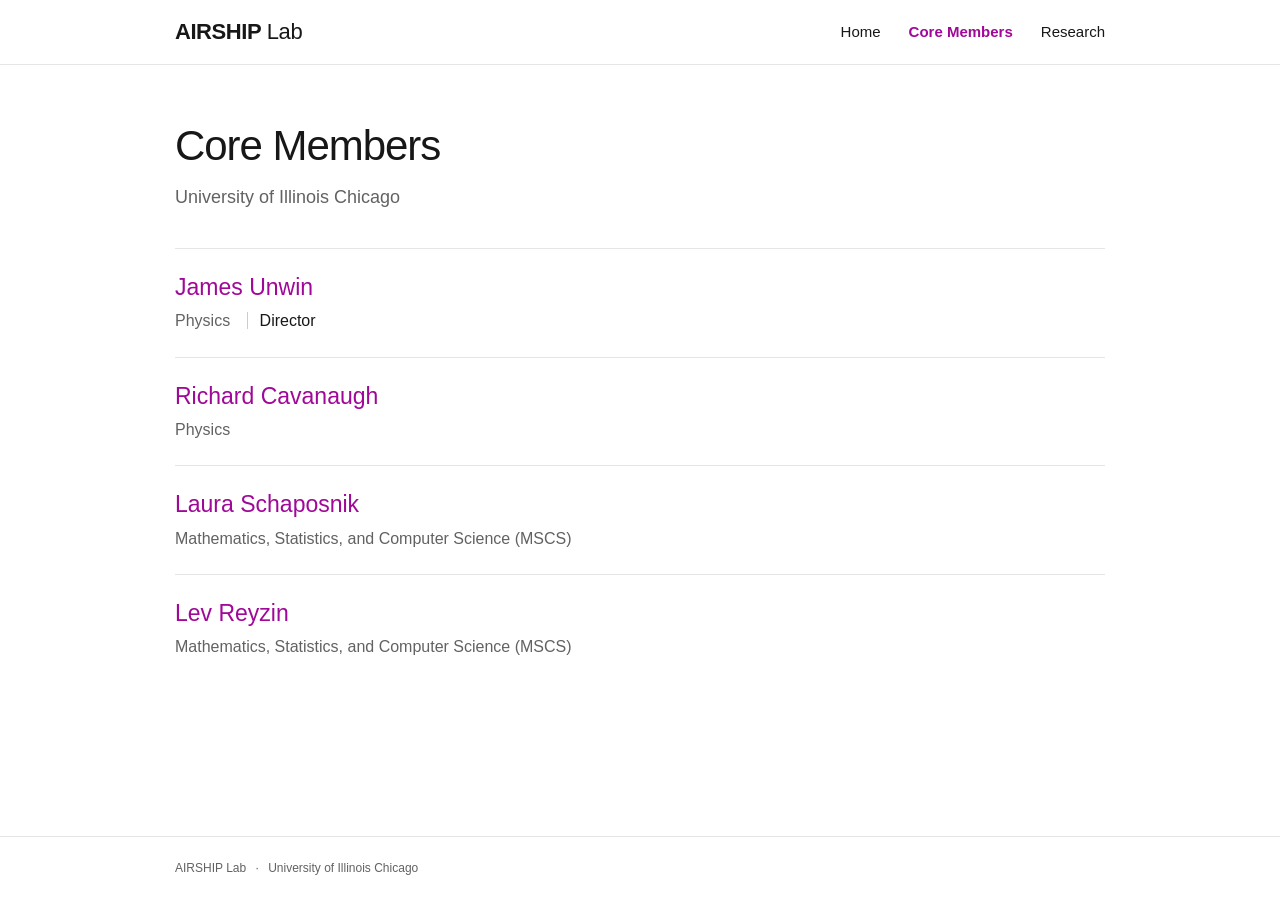
==== members/index.html @ a483fe00 "Add lab introduction, core members, and research pages" ====
<!doctype html>
<html lang="en">
<head>
  <meta charset="utf-8">
  <meta name="viewport" content="width=device-width, initial-scale=1">
  <title>Core Members — AIRSHIP Lab</title>
  <meta name="description" content="Meet the core members of AIRSHIP Lab at the University of Illinois Chicago.">
  <meta name="theme-color" content="#ffffff">
  <link rel="canonical" href="https://airship-lab.github.io/members/">
  <meta property="og:type" content="website">
  <meta property="og:title" content="Core Members — AIRSHIP Lab">
  <meta property="og:description" content="Meet the core members of AIRSHIP Lab at the University of Illinois Chicago.">
  <meta property="og:url" content="https://airship-lab.github.io/members/">
  <meta property="og:image" content="https://airship-lab.github.io/assets/airship-logo.png">
  <link rel="stylesheet" href="/styles.css">
</head>
<body>
  <a class="skip-link" href="#main">Skip to content</a>
  <header class="site-header">
    <div class="header-inner">
      <a class="brand" href="/" aria-label="AIRSHIP Lab home"><strong>AIRSHIP</strong> Lab</a>
      <nav aria-label="Main navigation"><a href="/">Home</a>
<a href="/members/" aria-current="page">Core Members</a>
<a href="/research/">Research</a></nav>
    </div>
  </header>
  <main id="main" class="">
    <h1>Core Members</h1>
    <p class="page-intro">University of Illinois Chicago</p>
    <ul class="members">
      <li><h2><a href="https://jamesunwin.github.io/">James Unwin</a></h2><p>Physics <span class="role">Director</span></p></li>
      <li><h2><a href="https://phys.uic.edu/profiles/cavanaugh-richard/">Richard Cavanaugh</a></h2><p>Physics</p></li>
      <li><h2><a href="https://lauraschaposnik.com/">Laura Schaposnik</a></h2><p>Mathematics, Statistics, and Computer Science (MSCS)</p></li>
      <li><h2><a href="https://www.levreyzin.com/">Lev Reyzin</a></h2><p>Mathematics, Statistics, and Computer Science (MSCS)</p></li>
    </ul>
  </main>
  <footer><div class="footer-inner">AIRSHIP Lab <span aria-hidden="true">·</span> <a href="https://www.uic.edu/">University of Illinois Chicago</a></div></footer>
</body>
</html>
---- styles.css ----
* { box-sizing: border-box; }
:root { color-scheme: light; --accent: #a00898; --text: #171717; --muted: #626262; --line: #e5e5e5; }
html { background: #fff; scroll-padding-top: 100px; }
body { margin: 0; min-height: 100vh; min-height: 100svh; display: flex; flex-direction: column; color: var(--text); font-family: "Roboto", -apple-system, BlinkMacSystemFont, "Segoe UI", Arial, sans-serif; font-size: 16px; line-height: 1.6; -webkit-font-smoothing: antialiased; }
a { color: var(--accent); text-decoration: none; text-underline-offset: 3px; }
a:hover { text-decoration: underline; }
a:focus-visible { outline: 2px solid var(--accent); outline-offset: 5px; border-radius: 2px; }
.site-header { position: sticky; top: 0; z-index: 10; border-bottom: 1px solid var(--line); background: #fff; }
.header-inner { width: min(100% - 48px, 930px); min-height: 64px; margin: auto; display: flex; align-items: center; justify-content: space-between; gap: 24px; }
.brand { color: var(--text); font-size: 22px; font-weight: 300; white-space: nowrap; letter-spacing: -.02em; }
.brand strong { font-weight: 700; }
.brand:hover { text-decoration: none; }
nav { display: flex; align-items: center; gap: 28px; }
nav a { color: var(--text); padding: 16px 0; font-size: 15px; white-space: nowrap; }
nav a:hover { color: var(--accent); text-decoration: none; }
nav a[aria-current="page"] { color: var(--accent); font-weight: 600; }
main { flex: 1; width: min(100% - 48px, 930px); margin: 0 auto; padding: 56px 0 72px; }
h1 { margin: 0 0 12px; font-size: clamp(32px, 5vw, 42px); font-weight: 300; line-height: 1.2; letter-spacing: -.025em; }
h2, h3 { line-height: 1.35; }
p { margin: 0 0 16px; }
.page-intro { color: var(--muted); margin-bottom: 36px; font-size: 18px; }
.home { text-align: center; padding-top: 16px; }
.logo { display: block; width: min(100%, 360px); height: auto; margin: 0 auto; }
.home h1 { max-width: 790px; margin: 4px auto 28px; font-size: clamp(25px, 3.2vw, 34px); font-weight: 400; line-height: 1.3; text-wrap: balance; }
.introduction { max-width: 730px; margin: auto; font-size: 18px; line-height: 1.75; color: #444; text-wrap: pretty; }
.members { list-style: none; padding: 0; margin: 0; }
.members li { border-top: 1px solid var(--line); padding: 23px 0; }
.members h2 { margin: 0 0 5px; font-size: 23px; font-weight: 400; }
.members p { margin: 0; color: var(--muted); }
.role { color: var(--text); margin-left: 12px; padding-left: 12px; border-left: 1px solid #ccc; }
.section-title { font-size: 25px; font-weight: 400; margin: 42px 0 4px; }
.section-note { color: var(--muted); }
.publications { list-style: none; padding: 0; margin: 24px 0 0; }
.publications li { border-top: 1px solid var(--line); padding: 26px 0 18px; }
.paper-meta { color: var(--muted); font-size: 13px; margin-bottom: 8px; }
.publications h3 { font-size: 21px; font-weight: 500; margin: 0 0 8px; }
.authors { color: #444; margin-bottom: 12px; }
.paper-links { display: flex; flex-wrap: wrap; gap: 10px 24px; font-size: 14px; }
footer { border-top: 1px solid var(--line); color: var(--muted); font-size: 12px; }
.footer-inner { width: min(100% - 48px, 930px); padding: 22px 0; margin: auto; }
footer a { color: inherit; }
footer span { padding: 0 6px; }
.visually-hidden { position: absolute; width: 1px; height: 1px; padding: 0; margin: -1px; overflow: hidden; clip-path: inset(50%); white-space: nowrap; border: 0; }
.skip-link { position: fixed; top: -100px; left: 16px; z-index: 20; padding: 8px 16px; background: #fff; }
.skip-link:focus { top: 8px; }
@media (max-width: 540px) {
  .header-inner { flex-direction: column; align-items: flex-start; gap: 0; padding-top: 12px; }
  nav { width: 100%; justify-content: space-between; gap: 16px; }
  nav a { padding: 10px 0 12px; font-size: 14px; }
  main { padding-top: 32px; padding-bottom: 48px; }
  .home { padding-top: 8px; }
  .logo { width: min(100%, 300px); }
  .introduction { font-size: 17px; }
  .home h1 { margin-bottom: 24px; }
}
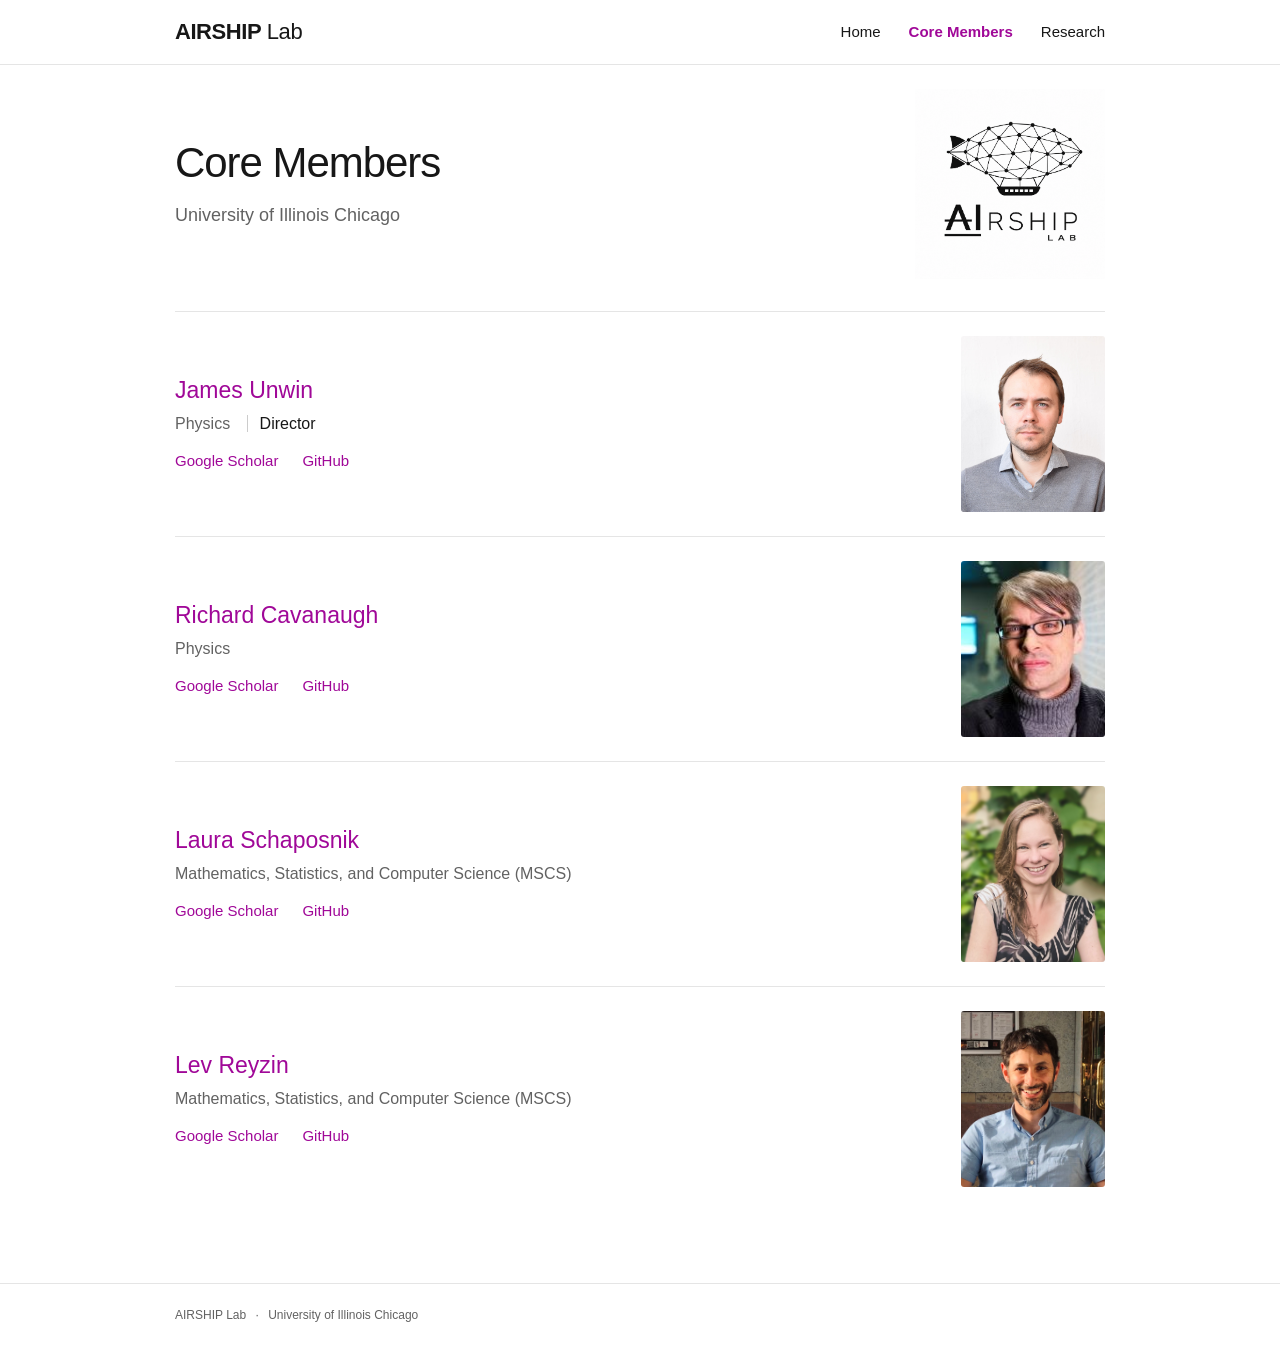
==== commit cc608365: "Add member portraits and profiles and refine research layout" ====
--- a/members/index.html
+++ b/members/index.html
@@ -25,13 +25,46 @@
     </div>
   </header>
   <main id="main" class="">
-    <h1>Core Members</h1>
-    <p class="page-intro">University of Illinois Chicago</p>
+    <div class="page-heading">
+      <div>
+        <h1>Core Members</h1>
+        <p class="page-intro">University of Illinois Chicago</p>
+      </div>
+      <a class="page-logo" href="/" aria-label="AIRSHIP Lab home"><img src="/assets/airship-logo.png" width="1254" height="1254" alt="AIRSHIP Lab — an airship formed from interconnected nodes"></a>
+    </div>
     <ul class="members">
-      <li><h2><a href="https://jamesunwin.github.io/">James Unwin</a></h2><p>Physics <span class="role">Director</span></p></li>
-      <li><h2><a href="https://phys.uic.edu/profiles/cavanaugh-richard/">Richard Cavanaugh</a></h2><p>Physics</p></li>
-      <li><h2><a href="https://lauraschaposnik.com/">Laura Schaposnik</a></h2><p>Mathematics, Statistics, and Computer Science (MSCS)</p></li>
-      <li><h2><a href="https://www.levreyzin.com/">Lev Reyzin</a></h2><p>Mathematics, Statistics, and Computer Science (MSCS)</p></li>
+      <li>
+        <div class="member-info">
+          <h2><a href="https://jamesunwin.github.io/">James Unwin</a></h2>
+          <p>Physics <span class="role">Director</span></p>
+          <p class="member-links"><a href="https://scholar.google.com/citations?user=dUnshUIAAAAJ">Google Scholar</a><a href="https://github.com/jamesunwin">GitHub</a></p>
+        </div>
+        <img class="member-photo" src="/assets/members/james-unwin.jpg" alt="James Unwin" width="144" height="176" loading="lazy">
+      </li>
+      <li>
+        <div class="member-info">
+          <h2><a href="https://phys.uic.edu/profiles/cavanaugh-richard/">Richard Cavanaugh</a></h2>
+          <p>Physics</p>
+          <p class="member-links"><a href="https://scholar.google.com/citations?user=lmJqEo4AAAAJ">Google Scholar</a><a href="https://github.com/cavana">GitHub</a></p>
+        </div>
+        <img class="member-photo" src="/assets/members/richard-cavanaugh.jpg" alt="Richard Cavanaugh" width="144" height="176" loading="lazy">
+      </li>
+      <li>
+        <div class="member-info">
+          <h2><a href="https://lauraschaposnik.com/">Laura Schaposnik</a></h2>
+          <p>Mathematics, Statistics, and Computer Science (MSCS)</p>
+          <p class="member-links"><a href="https://scholar.google.com/citations?user=5cLd6dIAAAAJ">Google Scholar</a><a href="https://github.com/lauraschaposnik">GitHub</a></p>
+        </div>
+        <img class="member-photo" src="/assets/members/laura-schaposnik.jpg" alt="Laura Schaposnik" width="144" height="176" loading="lazy">
+      </li>
+      <li>
+        <div class="member-info">
+          <h2><a href="https://www.levreyzin.com/">Lev Reyzin</a></h2>
+          <p>Mathematics, Statistics, and Computer Science (MSCS)</p>
+          <p class="member-links"><a href="https://scholar.google.com/citations?user=IQBTvn4AAAAJ">Google Scholar</a><a href="https://github.com/lreyzin">GitHub</a></p>
+        </div>
+        <img class="member-photo" src="/assets/members/lev-reyzin.jpg" alt="Lev Reyzin" width="144" height="176" loading="lazy">
+      </li>
     </ul>
   </main>
   <footer><div class="footer-inner">AIRSHIP Lab <span aria-hidden="true">·</span> <a href="https://www.uic.edu/">University of Illinois Chicago</a></div></footer>
--- a/styles.css
+++ b/styles.css
@@ -14,17 +14,20 @@
 nav a { color: var(--text); padding: 16px 0; font-size: 15px; white-space: nowrap; }
 nav a:hover { color: var(--accent); text-decoration: none; }
 nav a[aria-current="page"] { color: var(--accent); font-weight: 600; }
-main { flex: 1; width: min(100% - 48px, 930px); margin: 0 auto; padding: 56px 0 72px; }
+main { flex: 1; width: min(100% - 48px, 930px); margin: 0 auto; padding: 24px 0 72px; }
 h1 { margin: 0 0 12px; font-size: clamp(32px, 5vw, 42px); font-weight: 300; line-height: 1.2; letter-spacing: -.025em; }
 h2, h3 { line-height: 1.35; }
 p { margin: 0 0 16px; }
-.page-intro { color: var(--muted); margin-bottom: 36px; font-size: 18px; }
-.home { text-align: center; padding-top: 16px; }
-.logo { display: block; width: min(100%, 360px); height: auto; margin: 0 auto; }
-.home h1 { max-width: 790px; margin: 4px auto 28px; font-size: clamp(25px, 3.2vw, 34px); font-weight: 400; line-height: 1.3; text-wrap: balance; }
-.introduction { max-width: 730px; margin: auto; font-size: 18px; line-height: 1.75; color: #444; text-wrap: pretty; }
+.page-intro { color: var(--muted); margin-bottom: 0; font-size: 18px; }
+.page-heading { display: grid; grid-template-columns: minmax(0, 1fr) 190px; align-items: center; gap: 32px; margin-bottom: 32px; }
+.page-logo { display: block; align-self: start; }
+.page-logo img { display: block; width: 100%; height: auto; }
+.home h1 { margin: 0; font-size: clamp(25px, 3.2vw, 34px); font-weight: 400; line-height: 1.3; text-wrap: balance; }
+.introduction { max-width: 730px; margin: 0; font-size: 18px; line-height: 1.75; color: #444; text-wrap: pretty; }
 .members { list-style: none; padding: 0; margin: 0; }
-.members li { border-top: 1px solid var(--line); padding: 23px 0; }
+.members li { display: grid; grid-template-columns: minmax(0, 1fr) 144px; align-items: center; gap: 32px; border-top: 1px solid var(--line); padding: 24px 0; }
+.member-photo { display: block; width: 144px; height: 176px; object-fit: cover; object-position: center top; border-radius: 3px; }
+.members .member-links { display: flex; flex-wrap: wrap; gap: 8px 24px; margin-top: 12px; font-size: 15px; }
 .members h2 { margin: 0 0 5px; font-size: 23px; font-weight: 400; }
 .members p { margin: 0; color: var(--muted); }
 .role { color: var(--text); margin-left: 12px; padding-left: 12px; border-left: 1px solid #ccc; }
@@ -47,9 +50,17 @@
   .header-inner { flex-direction: column; align-items: flex-start; gap: 0; padding-top: 12px; }
   nav { width: 100%; justify-content: space-between; gap: 16px; }
   nav a { padding: 10px 0 12px; font-size: 14px; }
-  main { padding-top: 32px; padding-bottom: 48px; }
-  .home { padding-top: 8px; }
-  .logo { width: min(100%, 300px); }
+  main { padding-top: 16px; padding-bottom: 48px; }
+  .page-heading { grid-template-columns: minmax(0, 1fr) 104px; gap: 16px; margin-bottom: 24px; }
+  .page-heading h1 { font-size: 30px; }
+  .page-intro { font-size: 16px; }
+  .home .page-heading > div { grid-column: 1 / -1; grid-row: 2; }
+  .home .page-logo { grid-column: 2; grid-row: 1; }
+  .members li { grid-template-columns: minmax(0, 1fr) 96px; gap: 16px; }
+  .member-photo { width: 96px; height: 120px; }
+  .members h2 { font-size: 21px; }
+  .members .member-links { gap: 6px 16px; }
+  .role { display: block; margin-left: 0; padding-left: 0; border: 0; }
   .introduction { font-size: 17px; }
-  .home h1 { margin-bottom: 24px; }
+  .home h1 { font-size: 27px; }
 }
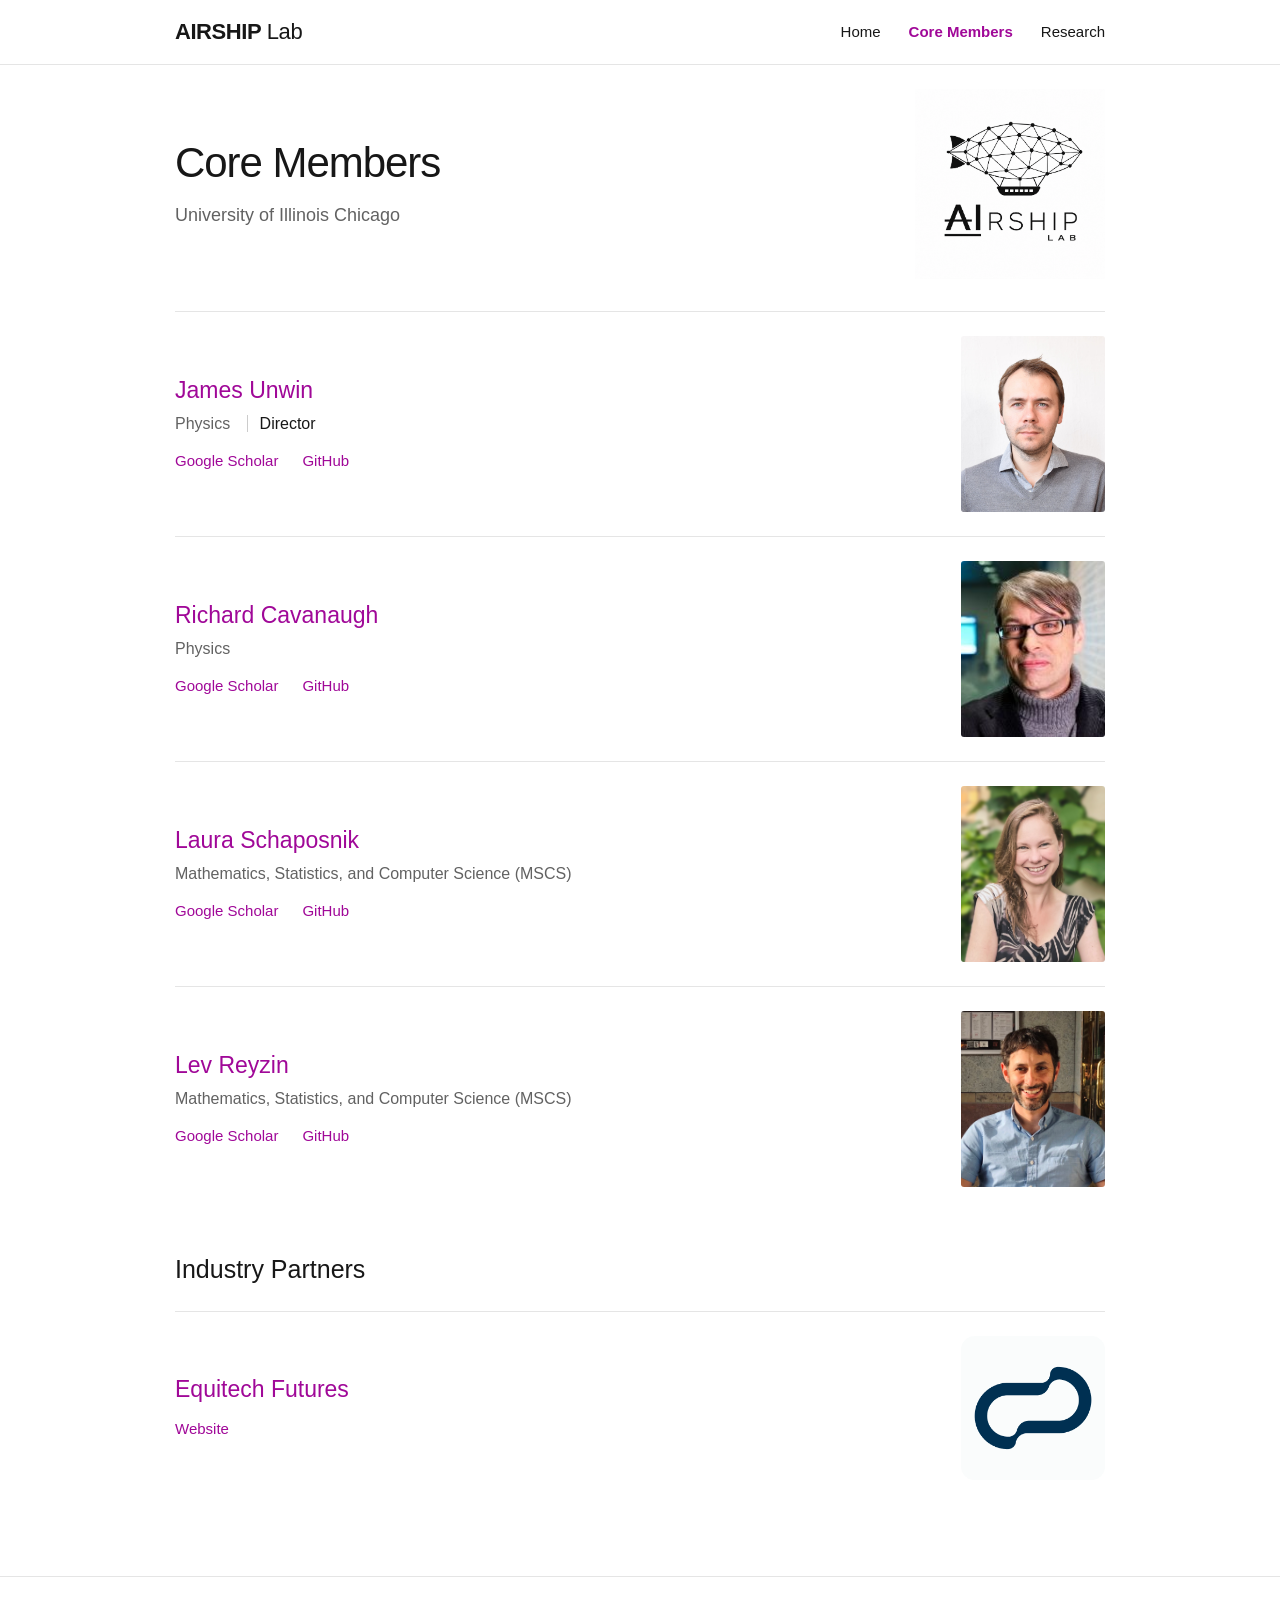
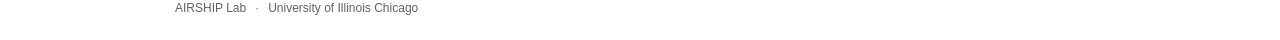
==== commit a3e7e6cb: "Add Equitech Futures under Industry Partners" ====
--- a/members/index.html
+++ b/members/index.html
@@ -12,7 +12,7 @@
   <meta property="og:description" content="Meet the core members of AIRSHIP Lab at the University of Illinois Chicago.">
   <meta property="og:url" content="https://airship-lab.github.io/members/">
   <meta property="og:image" content="https://airship-lab.github.io/assets/airship-logo.png">
-  <link rel="stylesheet" href="/styles.css">
+  <link rel="stylesheet" href="/styles.css?v=da66296d9655">
 </head>
 <body>
   <a class="skip-link" href="#main">Skip to content</a>
@@ -30,7 +30,7 @@
         <h1>Core Members</h1>
         <p class="page-intro">University of Illinois Chicago</p>
       </div>
-      <a class="page-logo" href="/" aria-label="AIRSHIP Lab home"><img src="/assets/airship-logo.png" width="1254" height="1254" alt="AIRSHIP Lab — an airship formed from interconnected nodes"></a>
+      <a class="page-logo" href="/" aria-label="AIRSHIP Lab home"><img src="/assets/airship-logo.png" width="190" height="190" alt="AIRSHIP Lab — an airship formed from interconnected nodes"></a>
     </div>
     <ul class="members">
       <li>
@@ -66,6 +66,18 @@
         <img class="member-photo" src="/assets/members/lev-reyzin.jpg" alt="Lev Reyzin" width="144" height="176" loading="lazy">
       </li>
     </ul>
+    <section aria-labelledby="industry-partners">
+      <h2 class="section-title" id="industry-partners">Industry Partners</h2>
+      <ul class="members partners">
+        <li>
+          <div class="member-info">
+            <h3><a href="https://www.equitechfutures.com/">Equitech Futures</a></h3>
+            <p class="member-links"><a href="https://www.equitechfutures.com/">Website</a></p>
+          </div>
+          <img class="member-photo partner-logo" src="/assets/partners/equitech-futures.png" alt="Equitech Futures symbol" width="144" height="144" loading="lazy">
+        </li>
+      </ul>
+    </section>
   </main>
   <footer><div class="footer-inner">AIRSHIP Lab <span aria-hidden="true">·</span> <a href="https://www.uic.edu/">University of Illinois Chicago</a></div></footer>
 </body>
--- a/styles.css
+++ b/styles.css
@@ -28,7 +28,7 @@
 .members li { display: grid; grid-template-columns: minmax(0, 1fr) 144px; align-items: center; gap: 32px; border-top: 1px solid var(--line); padding: 24px 0; }
 .member-photo { display: block; width: 144px; height: 176px; object-fit: cover; object-position: center top; border-radius: 3px; }
 .members .member-links { display: flex; flex-wrap: wrap; gap: 8px 24px; margin-top: 12px; font-size: 15px; }
-.members h2 { margin: 0 0 5px; font-size: 23px; font-weight: 400; }
+.members h2, .members h3 { margin: 0 0 5px; font-size: 23px; font-weight: 400; }
 .members p { margin: 0; color: var(--muted); }
 .role { color: var(--text); margin-left: 12px; padding-left: 12px; border-left: 1px solid #ccc; }
 .section-title { font-size: 25px; font-weight: 400; margin: 42px 0 4px; }
@@ -58,9 +58,12 @@
   .home .page-logo { grid-column: 2; grid-row: 1; }
   .members li { grid-template-columns: minmax(0, 1fr) 96px; gap: 16px; }
   .member-photo { width: 96px; height: 120px; }
-  .members h2 { font-size: 21px; }
+  .members h2, .members h3 { font-size: 21px; }
   .members .member-links { gap: 6px 16px; }
   .role { display: block; margin-left: 0; padding-left: 0; border: 0; }
   .introduction { font-size: 17px; }
   .home h1 { font-size: 27px; }
 }
+
+.partners { margin-top: 24px; }
+.member-photo.partner-logo { height: auto; object-fit: contain; border-radius: 0; }
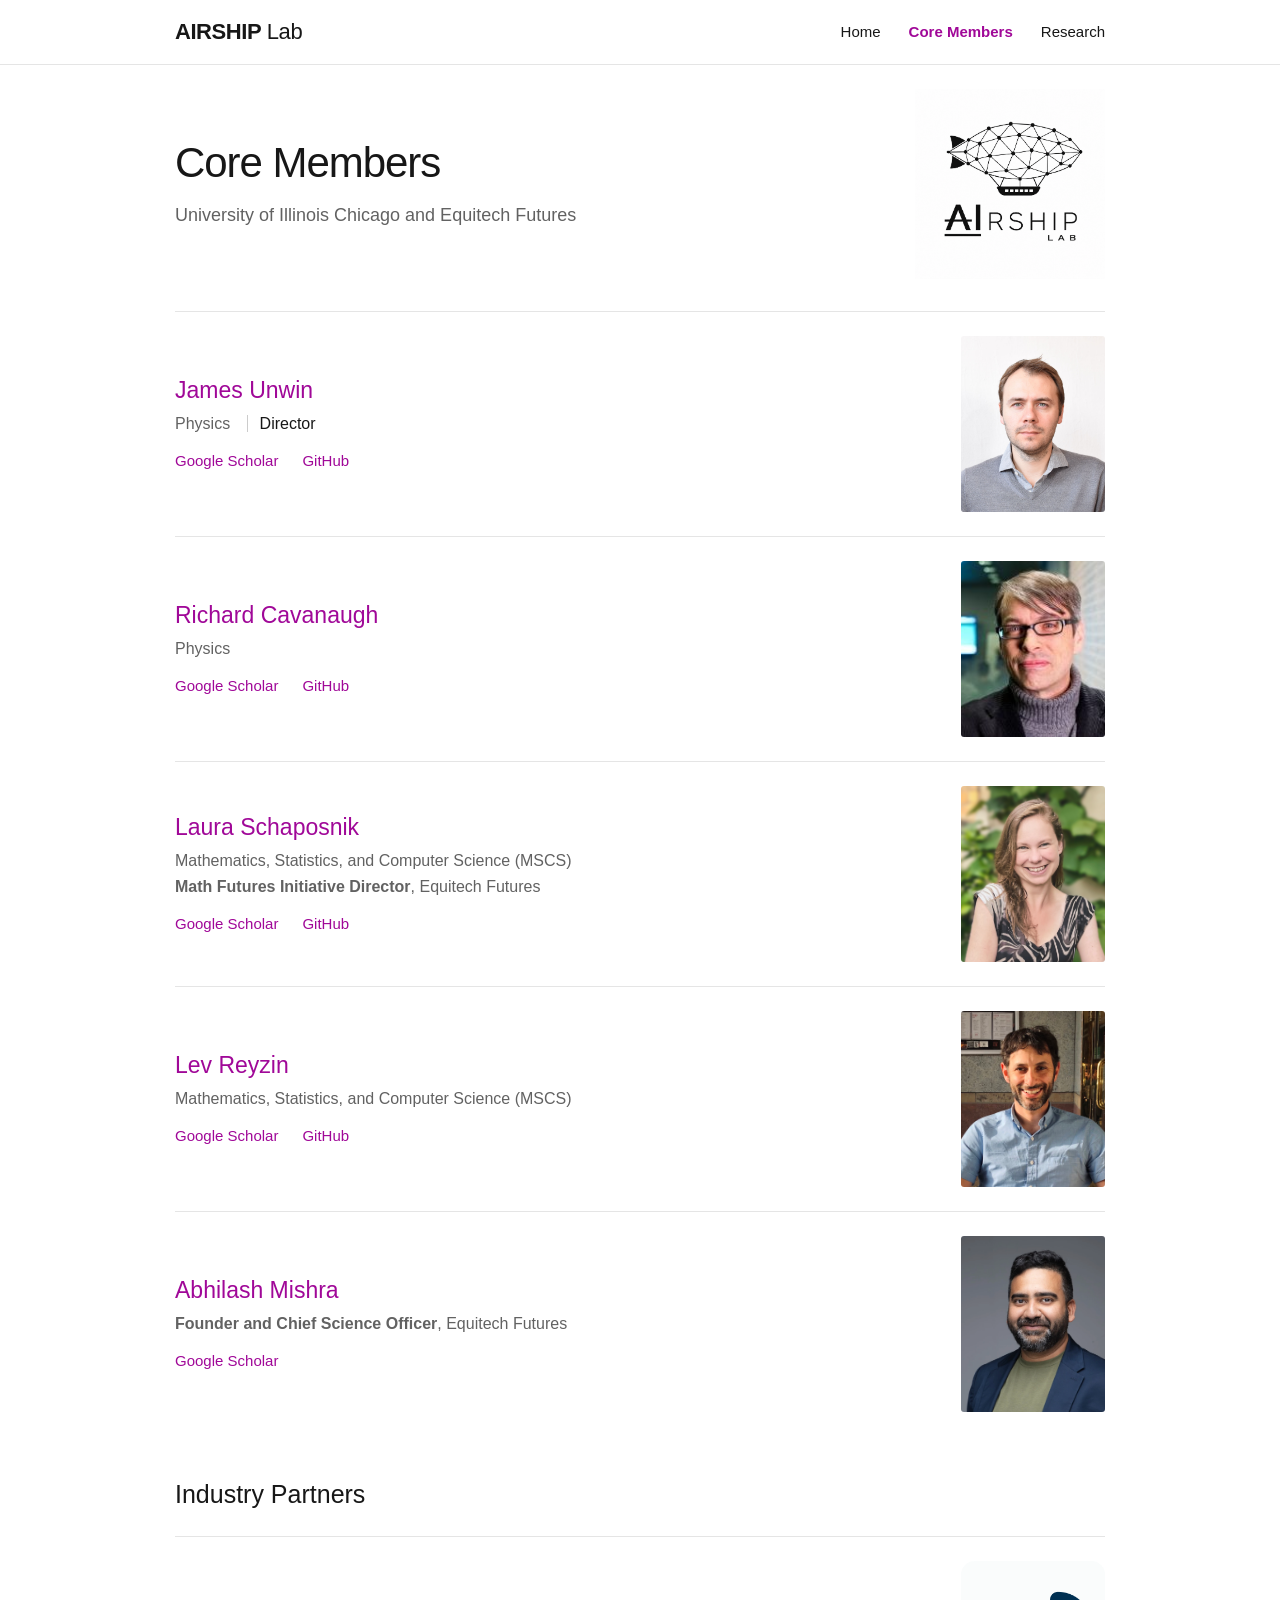
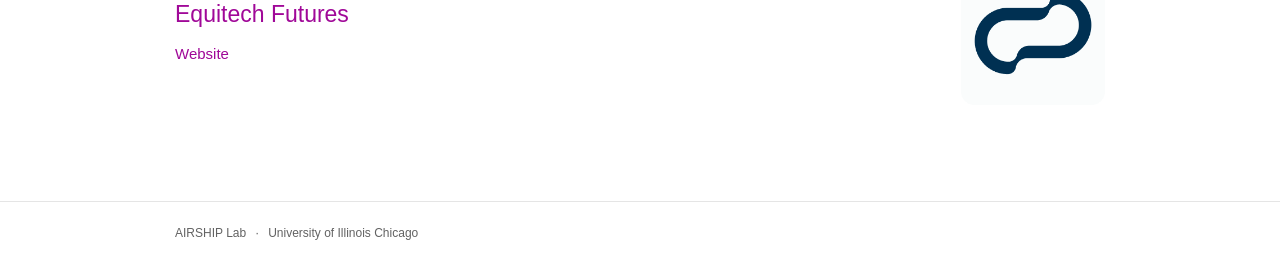
==== commit f65c8b3d: "Add Abhilash Mishra and Equitech Futures member roles" ====
--- a/members/index.html
+++ b/members/index.html
@@ -4,12 +4,12 @@
   <meta charset="utf-8">
   <meta name="viewport" content="width=device-width, initial-scale=1">
   <title>Core Members — AIRSHIP Lab</title>
-  <meta name="description" content="Meet the core members of AIRSHIP Lab at the University of Illinois Chicago.">
+  <meta name="description" content="Meet the core members of AIRSHIP Lab.">
   <meta name="theme-color" content="#ffffff">
   <link rel="canonical" href="https://airship-lab.github.io/members/">
   <meta property="og:type" content="website">
   <meta property="og:title" content="Core Members — AIRSHIP Lab">
-  <meta property="og:description" content="Meet the core members of AIRSHIP Lab at the University of Illinois Chicago.">
+  <meta property="og:description" content="Meet the core members of AIRSHIP Lab.">
   <meta property="og:url" content="https://airship-lab.github.io/members/">
   <meta property="og:image" content="https://airship-lab.github.io/assets/airship-logo.png">
   <link rel="stylesheet" href="/styles.css?v=da66296d9655">
@@ -28,7 +28,7 @@
     <div class="page-heading">
       <div>
         <h1>Core Members</h1>
-        <p class="page-intro">University of Illinois Chicago</p>
+        <p class="page-intro">University of Illinois Chicago and Equitech Futures</p>
       </div>
       <a class="page-logo" href="/" aria-label="AIRSHIP Lab home"><img src="/assets/airship-logo.png" width="190" height="190" alt="AIRSHIP Lab — an airship formed from interconnected nodes"></a>
     </div>
@@ -53,6 +53,7 @@
         <div class="member-info">
           <h2><a href="https://lauraschaposnik.com/">Laura Schaposnik</a></h2>
           <p>Mathematics, Statistics, and Computer Science (MSCS)</p>
+          <p><strong>Math Futures Initiative Director</strong>, Equitech Futures</p>
           <p class="member-links"><a href="https://scholar.google.com/citations?user=5cLd6dIAAAAJ">Google Scholar</a><a href="https://github.com/lauraschaposnik">GitHub</a></p>
         </div>
         <img class="member-photo" src="/assets/members/laura-schaposnik.jpg" alt="Laura Schaposnik" width="144" height="176" loading="lazy">
@@ -64,6 +65,14 @@
           <p class="member-links"><a href="https://scholar.google.com/citations?user=IQBTvn4AAAAJ">Google Scholar</a><a href="https://github.com/lreyzin">GitHub</a></p>
         </div>
         <img class="member-photo" src="/assets/members/lev-reyzin.jpg" alt="Lev Reyzin" width="144" height="176" loading="lazy">
+      </li>
+      <li>
+        <div class="member-info">
+          <h2><a href="https://www.equitechfutures.com/team/abhilash-mishra">Abhilash Mishra</a></h2>
+          <p><strong>Founder and Chief Science Officer</strong>, Equitech Futures</p>
+          <p class="member-links"><a href="https://scholar.google.com/citations?user=laxZeHcAAAAJ&amp;hl=en">Google Scholar</a></p>
+        </div>
+        <img class="member-photo" src="/assets/members/abhilash-mishra.png" alt="Abhilash Mishra" width="144" height="176" loading="lazy">
       </li>
     </ul>
     <section aria-labelledby="industry-partners">
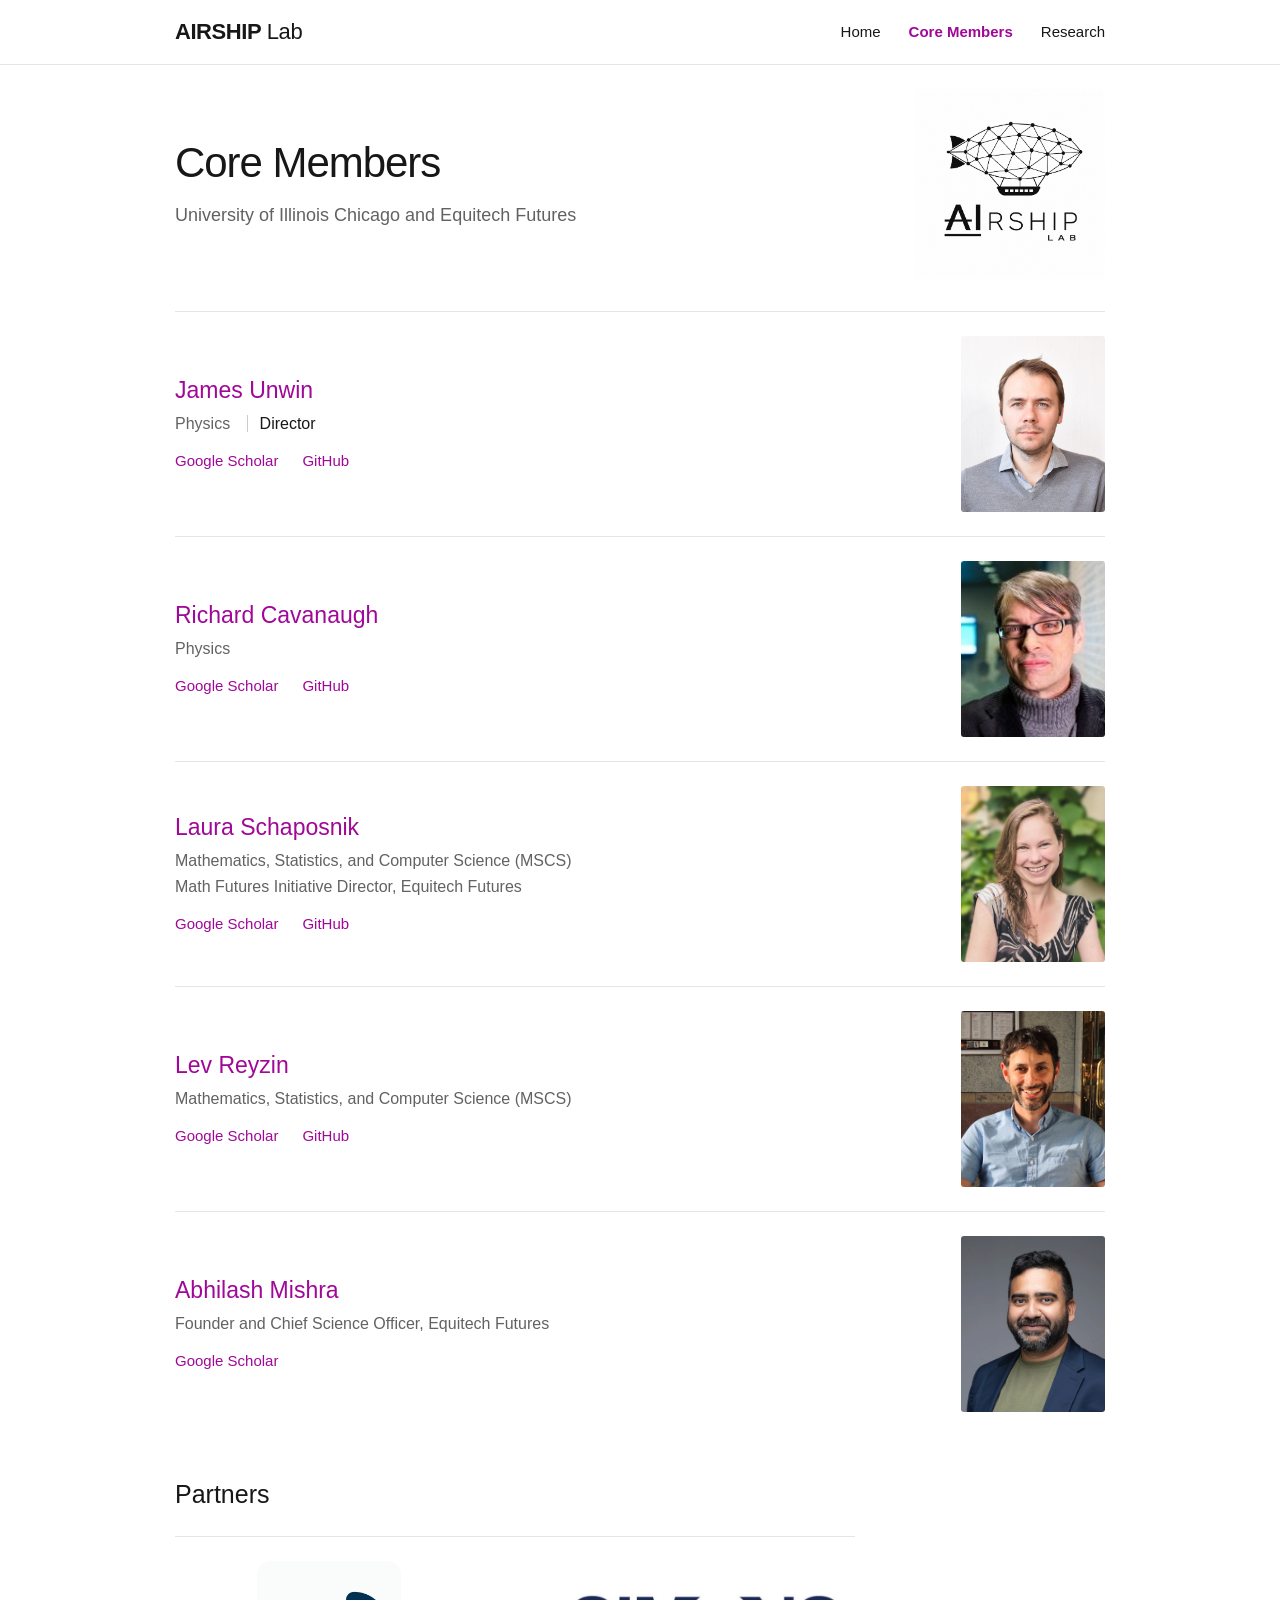
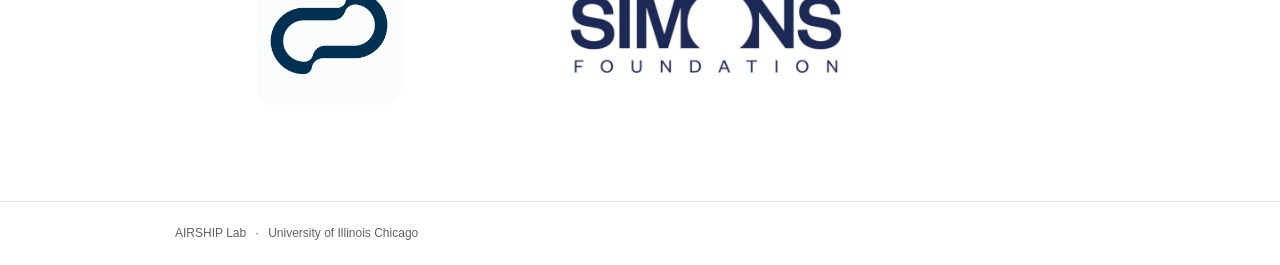
==== commit 9f974b51: "Align clickable partner logos and simplify member titles" ====
--- a/members/index.html
+++ b/members/index.html
@@ -12,7 +12,7 @@
   <meta property="og:description" content="Meet the core members of AIRSHIP Lab.">
   <meta property="og:url" content="https://airship-lab.github.io/members/">
   <meta property="og:image" content="https://airship-lab.github.io/assets/airship-logo.png">
-  <link rel="stylesheet" href="/styles.css?v=da66296d9655">
+  <link rel="stylesheet" href="/styles.css?v=24393dcd7af3">
 </head>
 <body>
   <a class="skip-link" href="#main">Skip to content</a>
@@ -53,7 +53,7 @@
         <div class="member-info">
           <h2><a href="https://lauraschaposnik.com/">Laura Schaposnik</a></h2>
           <p>Mathematics, Statistics, and Computer Science (MSCS)</p>
-          <p><strong>Math Futures Initiative Director</strong>, Equitech Futures</p>
+          <p>Math Futures Initiative Director, Equitech Futures</p>
           <p class="member-links"><a href="https://scholar.google.com/citations?user=5cLd6dIAAAAJ">Google Scholar</a><a href="https://github.com/lauraschaposnik">GitHub</a></p>
         </div>
         <img class="member-photo" src="/assets/members/laura-schaposnik.jpg" alt="Laura Schaposnik" width="144" height="176" loading="lazy">
@@ -69,21 +69,20 @@
       <li>
         <div class="member-info">
           <h2><a href="https://www.equitechfutures.com/team/abhilash-mishra">Abhilash Mishra</a></h2>
-          <p><strong>Founder and Chief Science Officer</strong>, Equitech Futures</p>
+          <p>Founder and Chief Science Officer, Equitech Futures</p>
           <p class="member-links"><a href="https://scholar.google.com/citations?user=laxZeHcAAAAJ&amp;hl=en">Google Scholar</a></p>
         </div>
         <img class="member-photo" src="/assets/members/abhilash-mishra.png" alt="Abhilash Mishra" width="144" height="176" loading="lazy">
       </li>
     </ul>
-    <section aria-labelledby="industry-partners">
-      <h2 class="section-title" id="industry-partners">Industry Partners</h2>
-      <ul class="members partners">
+    <section aria-labelledby="partners">
+      <h2 class="section-title" id="partners">Partners</h2>
+      <ul class="partner-logos">
         <li>
-          <div class="member-info">
-            <h3><a href="https://www.equitechfutures.com/">Equitech Futures</a></h3>
-            <p class="member-links"><a href="https://www.equitechfutures.com/">Website</a></p>
-          </div>
-          <img class="member-photo partner-logo" src="/assets/partners/equitech-futures.png" alt="Equitech Futures symbol" width="144" height="144" loading="lazy">
+          <a href="https://www.equitechfutures.com/"><img src="/assets/partners/equitech-futures.png" alt="Equitech Futures" width="144" height="144" loading="lazy"></a>
+        </li>
+        <li>
+          <a href="https://www.equitechfutures.com/"><img src="/assets/partners/simons-foundation.png" alt="Simons Foundation" width="320" height="115" loading="lazy"></a>
         </li>
       </ul>
     </section>
--- a/styles.css
+++ b/styles.css
@@ -65,5 +65,6 @@
   .home h1 { font-size: 27px; }
 }
 
-.partners { margin-top: 24px; }
-.member-photo.partner-logo { height: auto; object-fit: contain; border-radius: 0; }
+.partner-logos { display: grid; grid-template-columns: repeat(2, minmax(0, 1fr)); align-items: center; gap: clamp(24px, 5vw, 64px); max-width: 680px; list-style: none; margin: 24px 0 0; padding: 24px 0; border-top: 1px solid var(--line); }
+.partner-logos a { display: flex; align-items: center; justify-content: center; }
+.partner-logos img { display: block; max-width: 100%; height: auto; }
